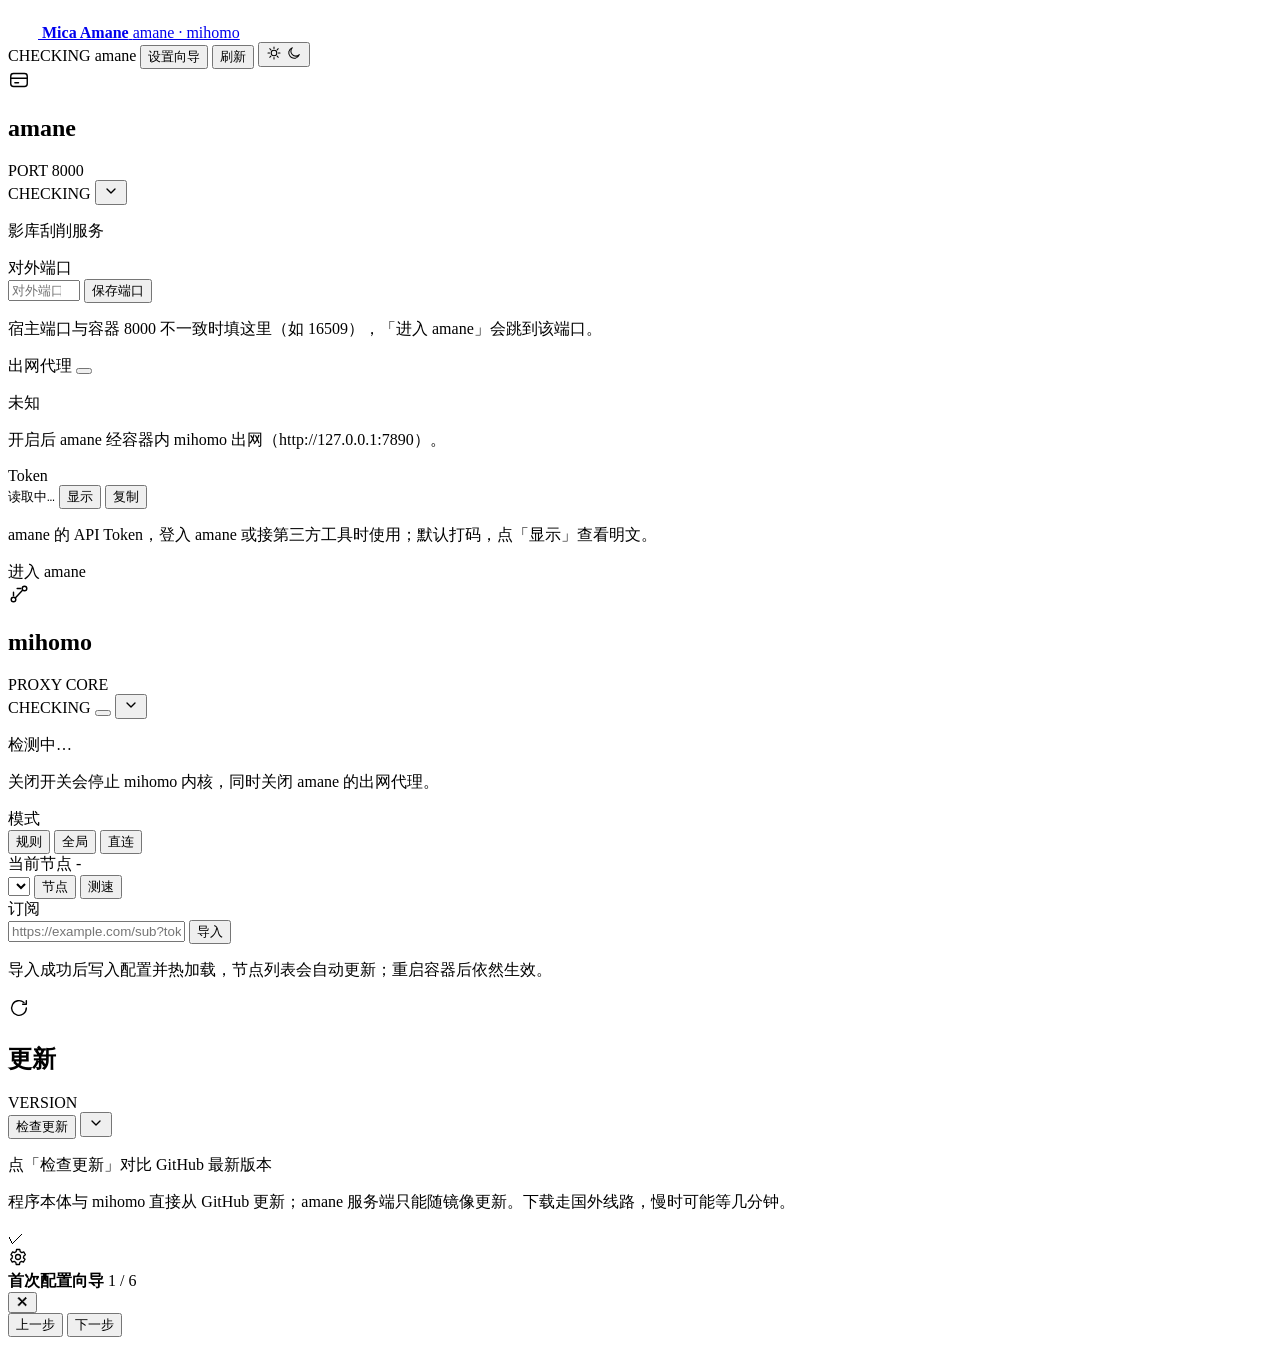
==== console/static/index.html @ 3bc5edf0 "feat: 配置页改用 Mica UI 设计语言 令牌化配色、雾面玻璃、胶囊顶栏、明暗双主题；开关/节点/向导/Toast 按组件规范重写，功能保持不变。" ====
<!DOCTYPE html>
<html lang="zh-CN">
<head>
  <meta charset="utf-8">
  <meta name="viewport" content="width=device-width, initial-scale=1">
  <title>Mica Amane</title>
  <link rel="stylesheet" href="/static/mica-ui.css">
  <link rel="stylesheet" href="/static/style.css">
  <script src="/static/theme.js"></script>
</head>
<body>
  <div class="mh-scene" aria-hidden="true">
    <div class="mh-blob mh-blob--1"></div>
    <div class="mh-blob mh-blob--2"></div>
    <div class="mh-blob mh-blob--3"></div>
  </div>

  <header class="mh-topbar mh-glass">
    <a class="mh-brand" href="/">
      <svg width="30" height="30" viewBox="0 0 30 30" fill="none" aria-hidden="true">
        <rect x="3" y="7" width="17" height="5" rx="2.5" style="fill: var(--mh-accent); opacity: .34"/>
        <rect x="6" y="13" width="17" height="5" rx="2.5" style="fill: var(--mh-accent); opacity: .62"/>
        <rect x="9" y="19" width="17" height="5" rx="2.5" style="fill: var(--mh-accent)"/>
      </svg>
      <span class="mh-brand__name">
        <b>Mica Amane</b>
        <span>amane · mihomo</span>
      </span>
    </a>
    <div class="mh-spacer"></div>
    <span class="mh-status" id="global-status"><i></i><span>CHECKING</span></span>
    <a id="link-amane-top" class="mh-btn mh-btn--soft topbar-extra" target="_blank" rel="noopener">amane</a>
    <button id="open-wizard" class="mh-btn mh-btn--soft topbar-extra" type="button">设置向导</button>
    <button id="refresh" class="mh-btn" type="button">刷新</button>
    <button class="mh-theme-toggle" data-theme-toggle type="button" aria-pressed="false" aria-label="切换主题">
      <svg class="i-sun" width="16" height="16" viewBox="0 0 24 24" fill="none" stroke="currentColor" stroke-width="1.55" stroke-linecap="round" aria-hidden="true">
        <circle cx="12" cy="12" r="4.2"/>
        <path d="M12 3v2.4M12 18.6V21M3 12h2.4M18.6 12H21M5.6 5.6l1.7 1.7M16.7 16.7l1.7 1.7M18.4 5.6l-1.7 1.7M7.3 16.7l-1.7 1.7"/>
      </svg>
      <svg class="i-moon" width="16" height="16" viewBox="0 0 24 24" fill="none" stroke="currentColor" stroke-width="1.55" stroke-linecap="round" stroke-linejoin="round" aria-hidden="true">
        <path d="M20 14.5A8.2 8.2 0 1 1 9.5 4a6.6 6.6 0 0 0 10.5 10.5Z"/>
      </svg>
    </button>
  </header>

  <main class="mh-container">
    <div class="service-grid">
      <section class="mh-card service-card" data-key="amane" style="--d:60ms">
        <div class="mh-card__head svc-head">
          <div class="mh-icon mh-tone-a">
            <svg width="22" height="22" viewBox="0 0 24 24" fill="none" stroke="currentColor" stroke-width="1.55" stroke-linecap="round" stroke-linejoin="round" aria-hidden="true">
              <rect x="3" y="5" width="18" height="14" rx="3"/>
              <path d="M3 10h18M7.5 15h4"/>
            </svg>
          </div>
          <div class="svc-title">
            <h2 class="mh-h3">amane</h2>
            <div class="mh-meta mh-mono">PORT <span id="port-amane">8000</span></div>
          </div>
          <span class="mh-status svc-state"><i></i><span id="state-amane">CHECKING</span></span>
          <button class="mh-icon-btn svc-toggle" type="button" aria-expanded="true"
                  aria-controls="body-amane" aria-label="展开或收起 amane">
            <svg width="16" height="16" viewBox="0 0 24 24" fill="none" stroke="currentColor" stroke-width="2" stroke-linecap="round" stroke-linejoin="round" aria-hidden="true">
              <path d="M6 9l6 6 6-6"/>
            </svg>
          </button>
        </div>

        <div class="svc-body" id="body-amane">
          <p class="svc-summary">影库刮削服务</p>

          <div class="svc-section">
            <div class="svc-label"><span class="mh-label">对外端口</span></div>
            <div class="row">
              <input id="amane-port-input" class="mh-input mh-input--boxed port-input" type="number"
                     min="1" max="65535" placeholder="对外端口" aria-label="amane 对外端口">
              <button id="amane-port-save" class="mh-btn mh-btn--soft" type="button">保存端口</button>
            </div>
            <p class="mh-meta">宿主端口与容器 8000 不一致时填这里（如 16509），「进入 amane」会跳到该端口。</p>
          </div>

          <div class="svc-section">
            <div class="svc-label">
              <span class="mh-label">出网代理</span>
              <button id="proxy-switch" class="mh-switch" role="switch"
                      aria-checked="false" aria-label="amane 出网代理"><span></span></button>
            </div>
            <p class="svc-value" id="proxy-value">未知</p>
            <p class="mh-meta">开启后 amane 经容器内 mihomo 出网（http://127.0.0.1:7890）。</p>
          </div>

          <div class="svc-section">
            <div class="svc-label"><span class="mh-label">Token</span></div>
            <div class="token-row">
              <code id="token-value" class="mh-code">读取中…</code>
              <button id="token-reveal" class="mh-btn mh-btn--soft" type="button">显示</button>
              <button id="token-copy" class="mh-btn mh-btn--soft" type="button">复制</button>
            </div>
            <p class="mh-meta">amane 的 API Token，登入 amane 或接第三方工具时使用；默认打码，点「显示」查看明文。</p>
          </div>

          <div class="svc-foot">
            <a id="link-amane" class="mh-btn mh-btn--soft" target="_blank" rel="noopener">进入 amane</a>
          </div>
        </div>
      </section>

      <section class="mh-card service-card" data-key="mihomo" style="--d:115ms">
        <div class="mh-card__head svc-head">
          <div class="mh-icon mh-tone-b">
            <svg width="22" height="22" viewBox="0 0 24 24" fill="none" stroke="currentColor" stroke-width="1.55" stroke-linecap="round" stroke-linejoin="round" aria-hidden="true">
              <circle cx="6" cy="18" r="2.5"/>
              <circle cx="18" cy="6" r="2.5"/>
              <path d="M8.2 16.2 15.8 8M10 6h4M6 10v4"/>
            </svg>
          </div>
          <div class="svc-title">
            <h2 class="mh-h3">mihomo</h2>
            <div class="mh-meta mh-mono">PROXY CORE</div>
          </div>
          <span class="mh-status svc-state"><i></i><span id="state-mihomo-badge">CHECKING</span></span>
          <button id="mihomo-switch" class="mh-switch svc-service-switch" role="switch"
                  aria-checked="false" aria-label="mihomo 服务开关"><span></span></button>
          <button class="mh-icon-btn svc-toggle" type="button" aria-expanded="true"
                  aria-controls="body-mihomo" aria-label="展开或收起 mihomo">
            <svg width="16" height="16" viewBox="0 0 24 24" fill="none" stroke="currentColor" stroke-width="2" stroke-linecap="round" stroke-linejoin="round" aria-hidden="true">
              <path d="M6 9l6 6 6-6"/>
            </svg>
          </button>
        </div>

        <div class="svc-body" id="body-mihomo">
          <p class="svc-summary" id="state-mihomo">检测中…</p>
          <p class="mh-meta">关闭开关会停止 mihomo 内核，同时关闭 amane 的出网代理。</p>

          <div class="svc-section">
            <div class="svc-label"><span class="mh-label">模式</span></div>
            <div class="segmented" id="mode-switch">
              <button class="mh-chip" type="button" data-mode="rule" aria-pressed="false">规则</button>
              <button class="mh-chip" type="button" data-mode="global" aria-pressed="false">全局</button>
              <button class="mh-chip" type="button" data-mode="direct" aria-pressed="false">直连</button>
            </div>
          </div>

          <div class="svc-section">
            <div class="svc-label">
              <span class="mh-label">当前节点</span>
              <span class="svc-value" id="node-now">-</span>
            </div>
            <div class="row">
              <select id="node-group" aria-label="代理组"></select>
              <button id="node-toggle" class="mh-btn mh-btn--soft" type="button">节点</button>
              <button id="node-test" class="mh-btn mh-btn--soft" type="button">测速</button>
            </div>
            <div id="node-list" class="node-list" hidden></div>
            <button id="blocked-toggle" class="blocked-toggle" type="button" hidden>已屏蔽 0</button>
            <div id="blocked-list" class="node-list" hidden></div>
          </div>

          <div class="svc-section">
            <div class="svc-label"><span class="mh-label">订阅</span></div>
            <form id="sub-form" class="sub-form">
              <input id="sub-url" class="mh-input mh-input--boxed" type="url"
                     placeholder="https://example.com/sub?token=..." required aria-label="订阅地址">
              <button class="mh-btn mh-btn--accent" type="submit">导入</button>
            </form>
            <p class="mh-meta">导入成功后写入配置并热加载，节点列表会自动更新；重启容器后依然生效。</p>
          </div>
        </div>
      </section>

      <section class="mh-card service-card" id="updates-card" data-key="updates" style="--d:170ms">
        <div class="mh-card__head svc-head">
          <div class="mh-icon mh-tone-d">
            <svg width="22" height="22" viewBox="0 0 24 24" fill="none" stroke="currentColor" stroke-width="1.55" stroke-linecap="round" stroke-linejoin="round" aria-hidden="true">
              <path d="M20 12a8 8 0 1 1-2.6-5.9"/>
              <path d="M20 4v4h-4"/>
            </svg>
          </div>
          <div class="svc-title">
            <h2 class="mh-h3">更新</h2>
            <div class="mh-meta mh-mono">VERSION</div>
          </div>
          <button id="updates-check" class="mh-btn mh-btn--soft svc-state" type="button">检查更新</button>
          <button class="mh-icon-btn svc-toggle" type="button" aria-expanded="true"
                  aria-controls="body-updates" aria-label="展开或收起更新">
            <svg width="16" height="16" viewBox="0 0 24 24" fill="none" stroke="currentColor" stroke-width="2" stroke-linecap="round" stroke-linejoin="round" aria-hidden="true">
              <path d="M6 9l6 6 6-6"/>
            </svg>
          </button>
        </div>

        <div class="svc-body" id="body-updates">
          <div id="update-list"><p class="svc-summary">点「检查更新」对比 GitHub 最新版本</p></div>
          <p class="mh-meta">程序本体与 mihomo 直接从 GitHub 更新；amane 服务端只能随镜像更新。下载走国外线路，慢时可能等几分钟。</p>
        </div>
      </section>
    </div>
  </main>

  <div class="mh-toast" id="mh-toast" role="status" aria-live="polite">
    <span class="mh-toast__icon" id="mh-toast-icon">✓</span>
    <span id="mh-toast-text"></span>
  </div>

  <div class="mh-modal" id="wizard" aria-hidden="true">
    <div class="mh-modal__scrim"></div>
    <section class="mh-modal__panel" role="dialog" aria-modal="true" aria-labelledby="wizard-title">
      <header class="mh-modal__head">
        <div class="mh-icon mh-tone-a">
          <svg width="20" height="20" viewBox="0 0 24 24" fill="none" stroke="currentColor" stroke-width="1.55" stroke-linecap="round" stroke-linejoin="round" aria-hidden="true">
            <circle cx="12" cy="12" r="3"/>
            <path d="M19 12a7 7 0 0 0-.1-1.2l2-1.5-2-3.4-2.3.9a7 7 0 0 0-2-1.2L14.2 3h-4l-.4 2.6a7 7 0 0 0-2 1.2l-2.3-.9-2 3.4 2 1.5A7 7 0 0 0 5 12c0 .4 0 .8.1 1.2l-2 1.5 2 3.4 2.3-.9a7 7 0 0 0 2 1.2l.4 2.6h4l.4-2.6a7 7 0 0 0 2-1.2l2.3.9 2-3.4-2-1.5c.1-.4.1-.8.1-1.2Z"/>
          </svg>
        </div>
        <div class="mh-modal__title">
          <b id="wizard-title">首次配置向导</b>
          <span id="wizard-step">1 / 6</span>
        </div>
        <button class="mh-modal__close" id="wizard-close" type="button" aria-label="关闭">✕</button>
      </header>
      <div class="mh-modal__body" id="wizard-body"></div>
      <footer class="wizard-foot">
        <button id="wizard-prev" class="mh-btn mh-btn--soft" type="button">上一步</button>
        <button id="wizard-next" class="mh-btn mh-btn--accent" type="button">下一步</button>
      </footer>
    </section>
  </div>

  <script src="/static/onboarding.js"></script>
  <script src="/static/app.js"></script>
</body>
</html>
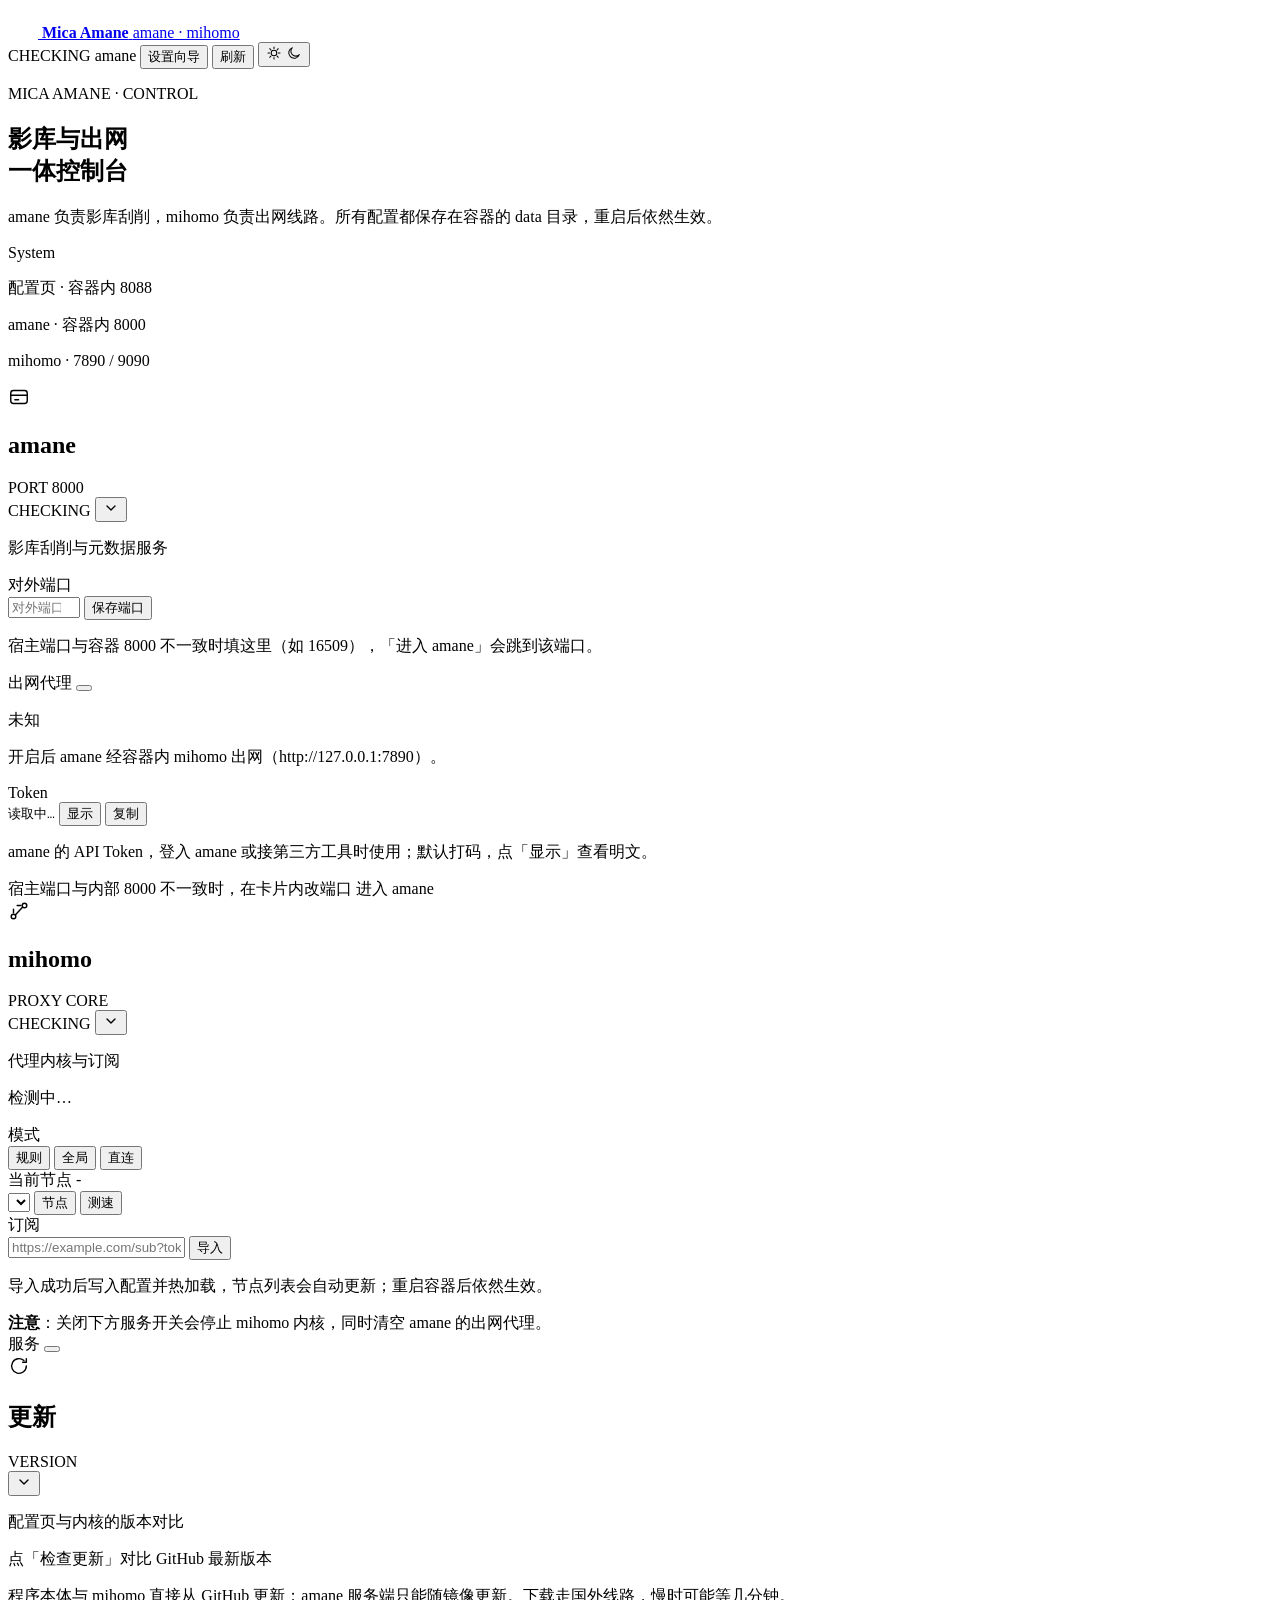
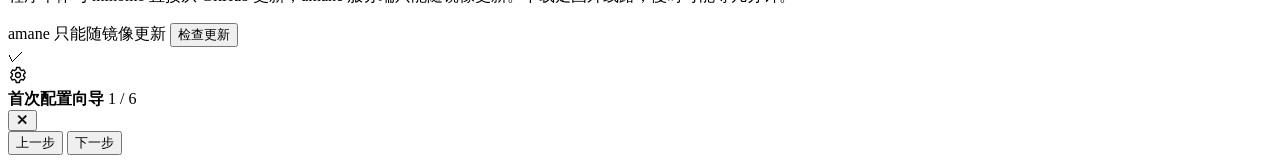
==== commit 2aa87931: "style(console): 按 Mica UI 规范重写配置页布局" ====
--- a/console/static/index.html
+++ b/console/static/index.html
@@ -44,7 +44,21 @@
   </header>
 
   <main class="mh-container">
-    <div class="service-grid">
+    <section class="hero">
+      <div class="hero__copy">
+        <p class="mh-eyebrow">MICA AMANE · CONTROL</p>
+        <h1 class="mh-display">影库与出网<br>一体控制台</h1>
+        <p class="mh-lede">amane 负责影库刮削，mihomo 负责出网线路。所有配置都保存在容器的 data 目录，重启后依然生效。</p>
+      </div>
+      <aside class="mh-glass mh-panel hero__panel">
+        <div class="mh-label">System</div>
+        <p class="mh-meta">配置页 · 容器内 <span class="mh-mono">8088</span></p>
+        <p class="mh-meta">amane · 容器内 <span class="mh-mono">8000</span></p>
+        <p class="mh-meta">mihomo · <span class="mh-mono">7890 / 9090</span></p>
+      </aside>
+    </section>
+
+    <div class="mh-grid">
       <section class="mh-card service-card" data-key="amane" style="--d:60ms">
         <div class="mh-card__head svc-head">
           <div class="mh-icon mh-tone-a">
@@ -65,10 +79,9 @@
             </svg>
           </button>
         </div>
+        <p class="mh-card__desc">影库刮削与元数据服务</p>
 
         <div class="svc-body" id="body-amane">
-          <p class="svc-summary">影库刮削服务</p>
-
           <div class="svc-section">
             <div class="svc-label"><span class="mh-label">对外端口</span></div>
             <div class="row">
@@ -98,10 +111,11 @@
             </div>
             <p class="mh-meta">amane 的 API Token，登入 amane 或接第三方工具时使用；默认打码，点「显示」查看明文。</p>
           </div>
-
-          <div class="svc-foot">
-            <a id="link-amane" class="mh-btn mh-btn--soft" target="_blank" rel="noopener">进入 amane</a>
-          </div>
+        </div>
+
+        <div class="mh-card__foot">
+          <span class="mh-meta">宿主端口与内部 8000 不一致时，在卡片内改端口</span>
+          <a id="link-amane" class="mh-btn" target="_blank" rel="noopener">进入 amane</a>
         </div>
       </section>
 
@@ -119,8 +133,6 @@
             <div class="mh-meta mh-mono">PROXY CORE</div>
           </div>
           <span class="mh-status svc-state"><i></i><span id="state-mihomo-badge">CHECKING</span></span>
-          <button id="mihomo-switch" class="mh-switch svc-service-switch" role="switch"
-                  aria-checked="false" aria-label="mihomo 服务开关"><span></span></button>
           <button class="mh-icon-btn svc-toggle" type="button" aria-expanded="true"
                   aria-controls="body-mihomo" aria-label="展开或收起 mihomo">
             <svg width="16" height="16" viewBox="0 0 24 24" fill="none" stroke="currentColor" stroke-width="2" stroke-linecap="round" stroke-linejoin="round" aria-hidden="true">
@@ -128,14 +140,14 @@
             </svg>
           </button>
         </div>
+        <p class="mh-card__desc">代理内核与订阅</p>
 
         <div class="svc-body" id="body-mihomo">
-          <p class="svc-summary" id="state-mihomo">检测中…</p>
-          <p class="mh-meta">关闭开关会停止 mihomo 内核，同时关闭 amane 的出网代理。</p>
+          <p class="mh-meta" id="state-mihomo">检测中…</p>
 
           <div class="svc-section">
             <div class="svc-label"><span class="mh-label">模式</span></div>
-            <div class="segmented" id="mode-switch">
+            <div class="mh-stack segmented" id="mode-switch" style="--mh-gap:7px;grid-auto-flow:column">
               <button class="mh-chip" type="button" data-mode="rule" aria-pressed="false">规则</button>
               <button class="mh-chip" type="button" data-mode="global" aria-pressed="false">全局</button>
               <button class="mh-chip" type="button" data-mode="direct" aria-pressed="false">直连</button>
@@ -165,7 +177,14 @@
               <button class="mh-btn mh-btn--accent" type="submit">导入</button>
             </form>
             <p class="mh-meta">导入成功后写入配置并热加载，节点列表会自动更新；重启容器后依然生效。</p>
-          </div>
+            <div class="mh-note"><b>注意</b>：关闭下方服务开关会停止 mihomo 内核，同时清空 amane 的出网代理。</div>
+          </div>
+        </div>
+
+        <div class="mh-card__foot">
+          <span class="mh-label">服务</span>
+          <button id="mihomo-switch" class="mh-switch" role="switch"
+                  aria-checked="false" aria-label="mihomo 服务开关"><span></span></button>
         </div>
       </section>
 
@@ -181,7 +200,6 @@
             <h2 class="mh-h3">更新</h2>
             <div class="mh-meta mh-mono">VERSION</div>
           </div>
-          <button id="updates-check" class="mh-btn mh-btn--soft svc-state" type="button">检查更新</button>
           <button class="mh-icon-btn svc-toggle" type="button" aria-expanded="true"
                   aria-controls="body-updates" aria-label="展开或收起更新">
             <svg width="16" height="16" viewBox="0 0 24 24" fill="none" stroke="currentColor" stroke-width="2" stroke-linecap="round" stroke-linejoin="round" aria-hidden="true">
@@ -189,10 +207,16 @@
             </svg>
           </button>
         </div>
+        <p class="mh-card__desc">配置页与内核的版本对比</p>
 
         <div class="svc-body" id="body-updates">
-          <div id="update-list"><p class="svc-summary">点「检查更新」对比 GitHub 最新版本</p></div>
+          <div id="update-list"><p class="mh-meta">点「检查更新」对比 GitHub 最新版本</p></div>
           <p class="mh-meta">程序本体与 mihomo 直接从 GitHub 更新；amane 服务端只能随镜像更新。下载走国外线路，慢时可能等几分钟。</p>
+        </div>
+
+        <div class="mh-card__foot">
+          <span class="mh-meta">amane 只能随镜像更新</span>
+          <button id="updates-check" class="mh-btn" type="button">检查更新</button>
         </div>
       </section>
     </div>
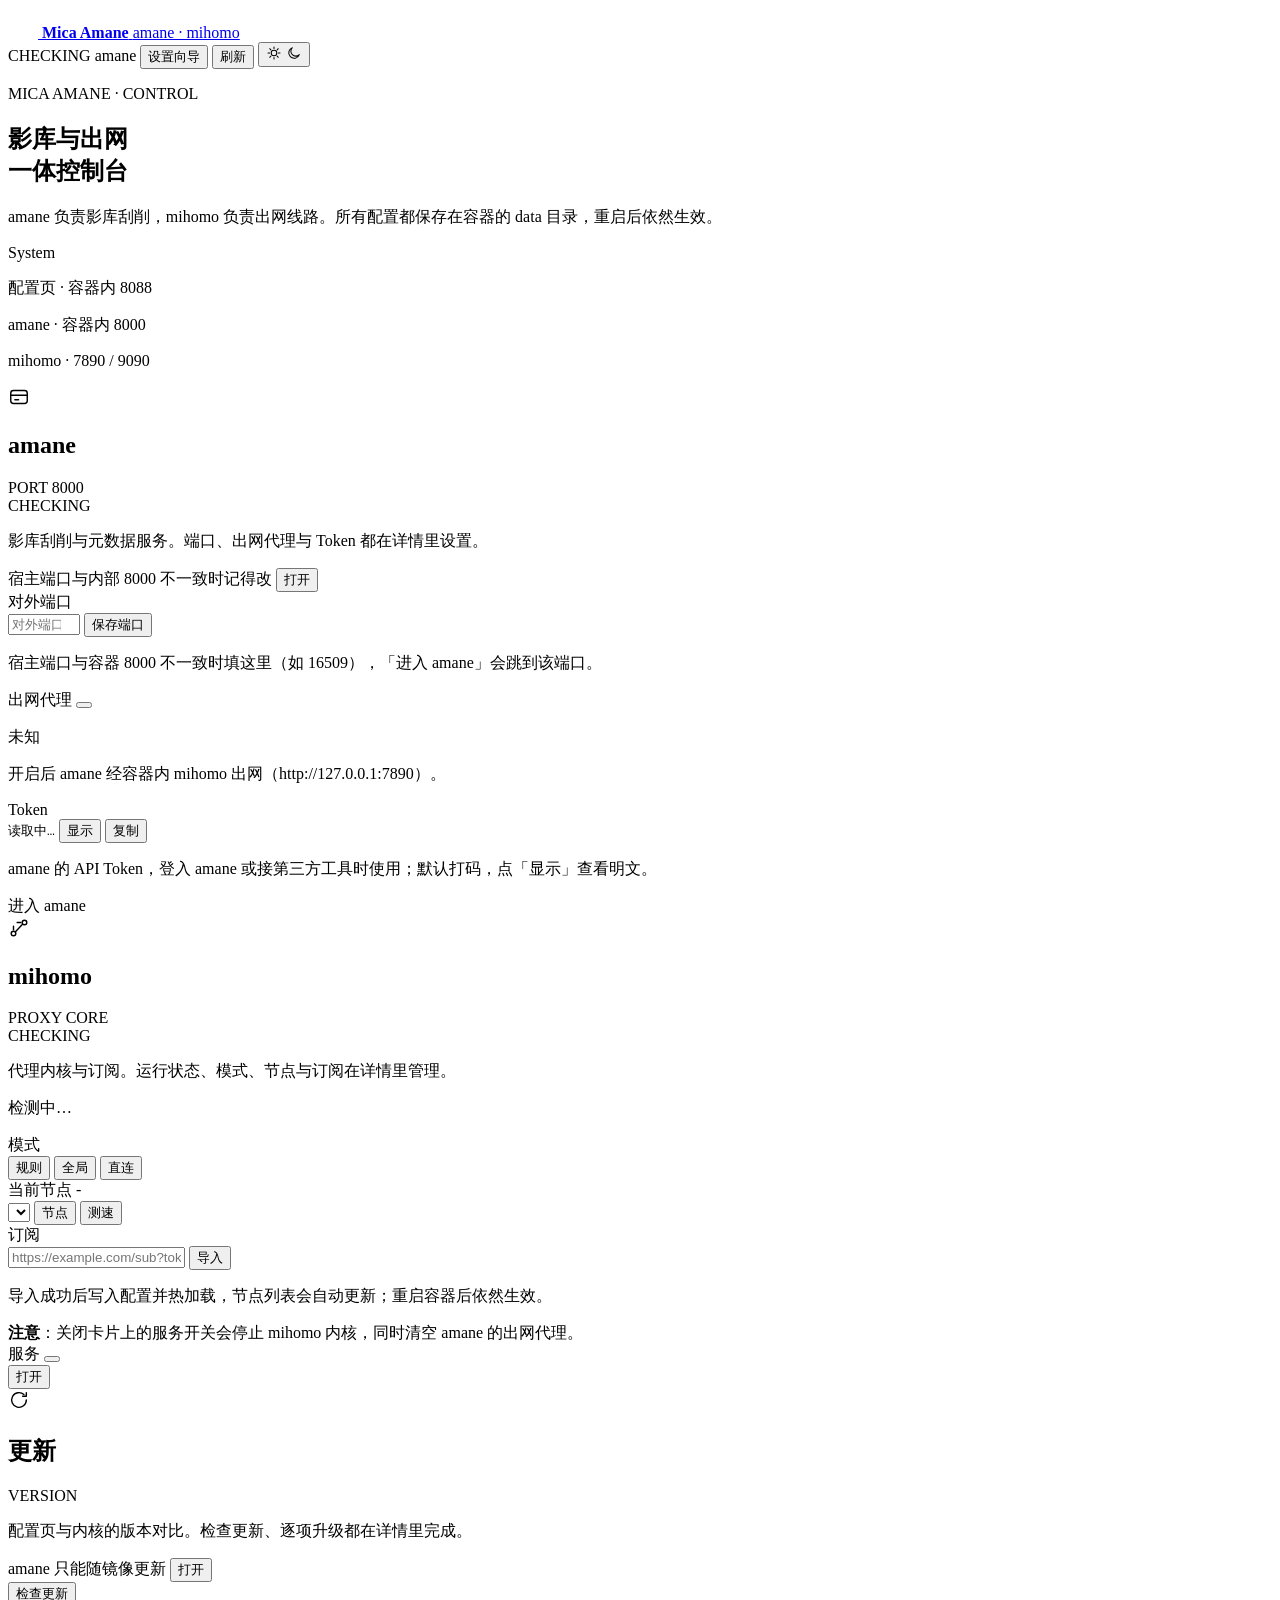
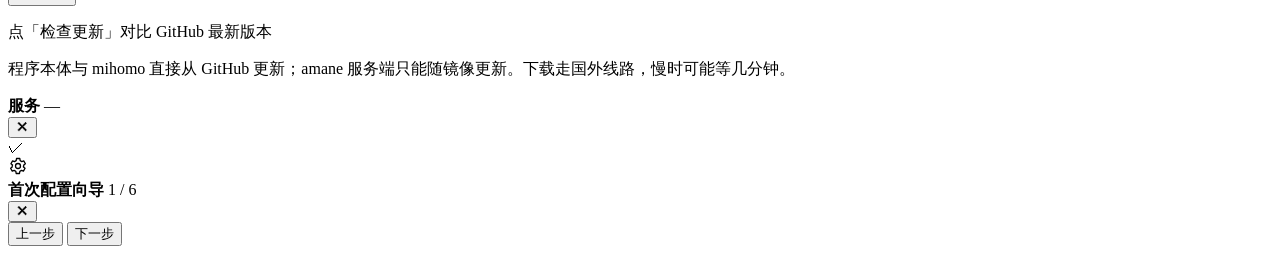
==== commit 4760fba8: "feat(console): 卡片改为点击展开的舞台面板" ====
--- a/console/static/index.html
+++ b/console/static/index.html
@@ -59,7 +59,7 @@
     </section>
 
     <div class="mh-grid">
-      <section class="mh-card service-card" data-key="amane" style="--d:60ms">
+      <section class="mh-card service-card" data-key="amane" tabindex="0" aria-haspopup="dialog" style="--d:60ms">
         <div class="mh-card__head svc-head">
           <div class="mh-icon mh-tone-a">
             <svg width="22" height="22" viewBox="0 0 24 24" fill="none" stroke="currentColor" stroke-width="1.55" stroke-linecap="round" stroke-linejoin="round" aria-hidden="true">
@@ -72,14 +72,13 @@
             <div class="mh-meta mh-mono">PORT <span id="port-amane">8000</span></div>
           </div>
           <span class="mh-status svc-state"><i></i><span id="state-amane">CHECKING</span></span>
-          <button class="mh-icon-btn svc-toggle" type="button" aria-expanded="true"
-                  aria-controls="body-amane" aria-label="展开或收起 amane">
-            <svg width="16" height="16" viewBox="0 0 24 24" fill="none" stroke="currentColor" stroke-width="2" stroke-linecap="round" stroke-linejoin="round" aria-hidden="true">
-              <path d="M6 9l6 6 6-6"/>
-            </svg>
-          </button>
-        </div>
-        <p class="mh-card__desc">影库刮削与元数据服务</p>
+        </div>
+        <p class="mh-card__desc">影库刮削与元数据服务。端口、出网代理与 Token 都在详情里设置。</p>
+
+        <div class="mh-card__foot">
+          <span class="mh-meta">宿主端口与内部 8000 不一致时记得改</span>
+          <button class="mh-btn" type="button" data-open>打开</button>
+        </div>
 
         <div class="svc-body" id="body-amane">
           <div class="svc-section">
@@ -111,15 +110,13 @@
             </div>
             <p class="mh-meta">amane 的 API Token，登入 amane 或接第三方工具时使用；默认打码，点「显示」查看明文。</p>
           </div>
-        </div>
-
-        <div class="mh-card__foot">
-          <span class="mh-meta">宿主端口与内部 8000 不一致时，在卡片内改端口</span>
-          <a id="link-amane" class="mh-btn" target="_blank" rel="noopener">进入 amane</a>
+          <div class="svc-actions">
+            <a id="link-amane" class="mh-btn" target="_blank" rel="noopener">进入 amane</a>
+          </div>
         </div>
       </section>
 
-      <section class="mh-card service-card" data-key="mihomo" style="--d:115ms">
+      <section class="mh-card service-card" data-key="mihomo" tabindex="0" aria-haspopup="dialog" style="--d:115ms">
         <div class="mh-card__head svc-head">
           <div class="mh-icon mh-tone-b">
             <svg width="22" height="22" viewBox="0 0 24 24" fill="none" stroke="currentColor" stroke-width="1.55" stroke-linecap="round" stroke-linejoin="round" aria-hidden="true">
@@ -133,14 +130,8 @@
             <div class="mh-meta mh-mono">PROXY CORE</div>
           </div>
           <span class="mh-status svc-state"><i></i><span id="state-mihomo-badge">CHECKING</span></span>
-          <button class="mh-icon-btn svc-toggle" type="button" aria-expanded="true"
-                  aria-controls="body-mihomo" aria-label="展开或收起 mihomo">
-            <svg width="16" height="16" viewBox="0 0 24 24" fill="none" stroke="currentColor" stroke-width="2" stroke-linecap="round" stroke-linejoin="round" aria-hidden="true">
-              <path d="M6 9l6 6 6-6"/>
-            </svg>
-          </button>
-        </div>
-        <p class="mh-card__desc">代理内核与订阅</p>
+        </div>
+        <p class="mh-card__desc">代理内核与订阅。运行状态、模式、节点与订阅在详情里管理。</p>
 
         <div class="svc-body" id="body-mihomo">
           <p class="mh-meta" id="state-mihomo">检测中…</p>
@@ -177,18 +168,21 @@
               <button class="mh-btn mh-btn--accent" type="submit">导入</button>
             </form>
             <p class="mh-meta">导入成功后写入配置并热加载，节点列表会自动更新；重启容器后依然生效。</p>
-            <div class="mh-note"><b>注意</b>：关闭下方服务开关会停止 mihomo 内核，同时清空 amane 的出网代理。</div>
+            <div class="mh-note"><b>注意</b>：关闭卡片上的服务开关会停止 mihomo 内核，同时清空 amane 的出网代理。</div>
           </div>
         </div>
 
         <div class="mh-card__foot">
-          <span class="mh-label">服务</span>
-          <button id="mihomo-switch" class="mh-switch" role="switch"
-                  aria-checked="false" aria-label="mihomo 服务开关"><span></span></button>
+          <div class="foot-left">
+            <span class="mh-label">服务</span>
+            <button id="mihomo-switch" class="mh-switch" role="switch"
+                    aria-checked="false" aria-label="mihomo 服务开关"><span></span></button>
+          </div>
+          <button class="mh-btn" type="button" data-open>打开</button>
         </div>
       </section>
 
-      <section class="mh-card service-card" id="updates-card" data-key="updates" style="--d:170ms">
+      <section class="mh-card service-card" id="updates-card" data-key="updates" tabindex="0" aria-haspopup="dialog" style="--d:170ms">
         <div class="mh-card__head svc-head">
           <div class="mh-icon mh-tone-d">
             <svg width="22" height="22" viewBox="0 0 24 24" fill="none" stroke="currentColor" stroke-width="1.55" stroke-linecap="round" stroke-linejoin="round" aria-hidden="true">
@@ -200,27 +194,38 @@
             <h2 class="mh-h3">更新</h2>
             <div class="mh-meta mh-mono">VERSION</div>
           </div>
-          <button class="mh-icon-btn svc-toggle" type="button" aria-expanded="true"
-                  aria-controls="body-updates" aria-label="展开或收起更新">
-            <svg width="16" height="16" viewBox="0 0 24 24" fill="none" stroke="currentColor" stroke-width="2" stroke-linecap="round" stroke-linejoin="round" aria-hidden="true">
-              <path d="M6 9l6 6 6-6"/>
-            </svg>
-          </button>
-        </div>
-        <p class="mh-card__desc">配置页与内核的版本对比</p>
+        </div>
+        <p class="mh-card__desc">配置页与内核的版本对比。检查更新、逐项升级都在详情里完成。</p>
+
+        <div class="mh-card__foot">
+          <span class="mh-meta">amane 只能随镜像更新</span>
+          <button class="mh-btn" type="button" data-open>打开</button>
+        </div>
 
         <div class="svc-body" id="body-updates">
+          <div class="svc-actions">
+            <button id="updates-check" class="mh-btn mh-btn--accent" type="button">检查更新</button>
+          </div>
           <div id="update-list"><p class="mh-meta">点「检查更新」对比 GitHub 最新版本</p></div>
           <p class="mh-meta">程序本体与 mihomo 直接从 GitHub 更新；amane 服务端只能随镜像更新。下载走国外线路，慢时可能等几分钟。</p>
-        </div>
-
-        <div class="mh-card__foot">
-          <span class="mh-meta">amane 只能随镜像更新</span>
-          <button id="updates-check" class="mh-btn" type="button">检查更新</button>
         </div>
       </section>
     </div>
   </main>
+
+  <div class="stage-wrap" id="stage-wrap" aria-hidden="true">
+    <section class="stage" role="dialog" aria-modal="true" aria-labelledby="stage-name">
+      <header class="stage-head">
+        <div class="mh-icon mh-tone-a stage-icon" id="stage-icon"></div>
+        <div class="stage-title">
+          <b id="stage-name">服务</b>
+          <span id="stage-meta">—</span>
+        </div>
+        <button class="stage-close" id="stage-close" type="button" aria-label="关闭">✕</button>
+      </header>
+      <div class="stage-body" id="stage-body"></div>
+    </section>
+  </div>
 
   <div class="mh-toast" id="mh-toast" role="status" aria-live="polite">
     <span class="mh-toast__icon" id="mh-toast-icon">✓</span>
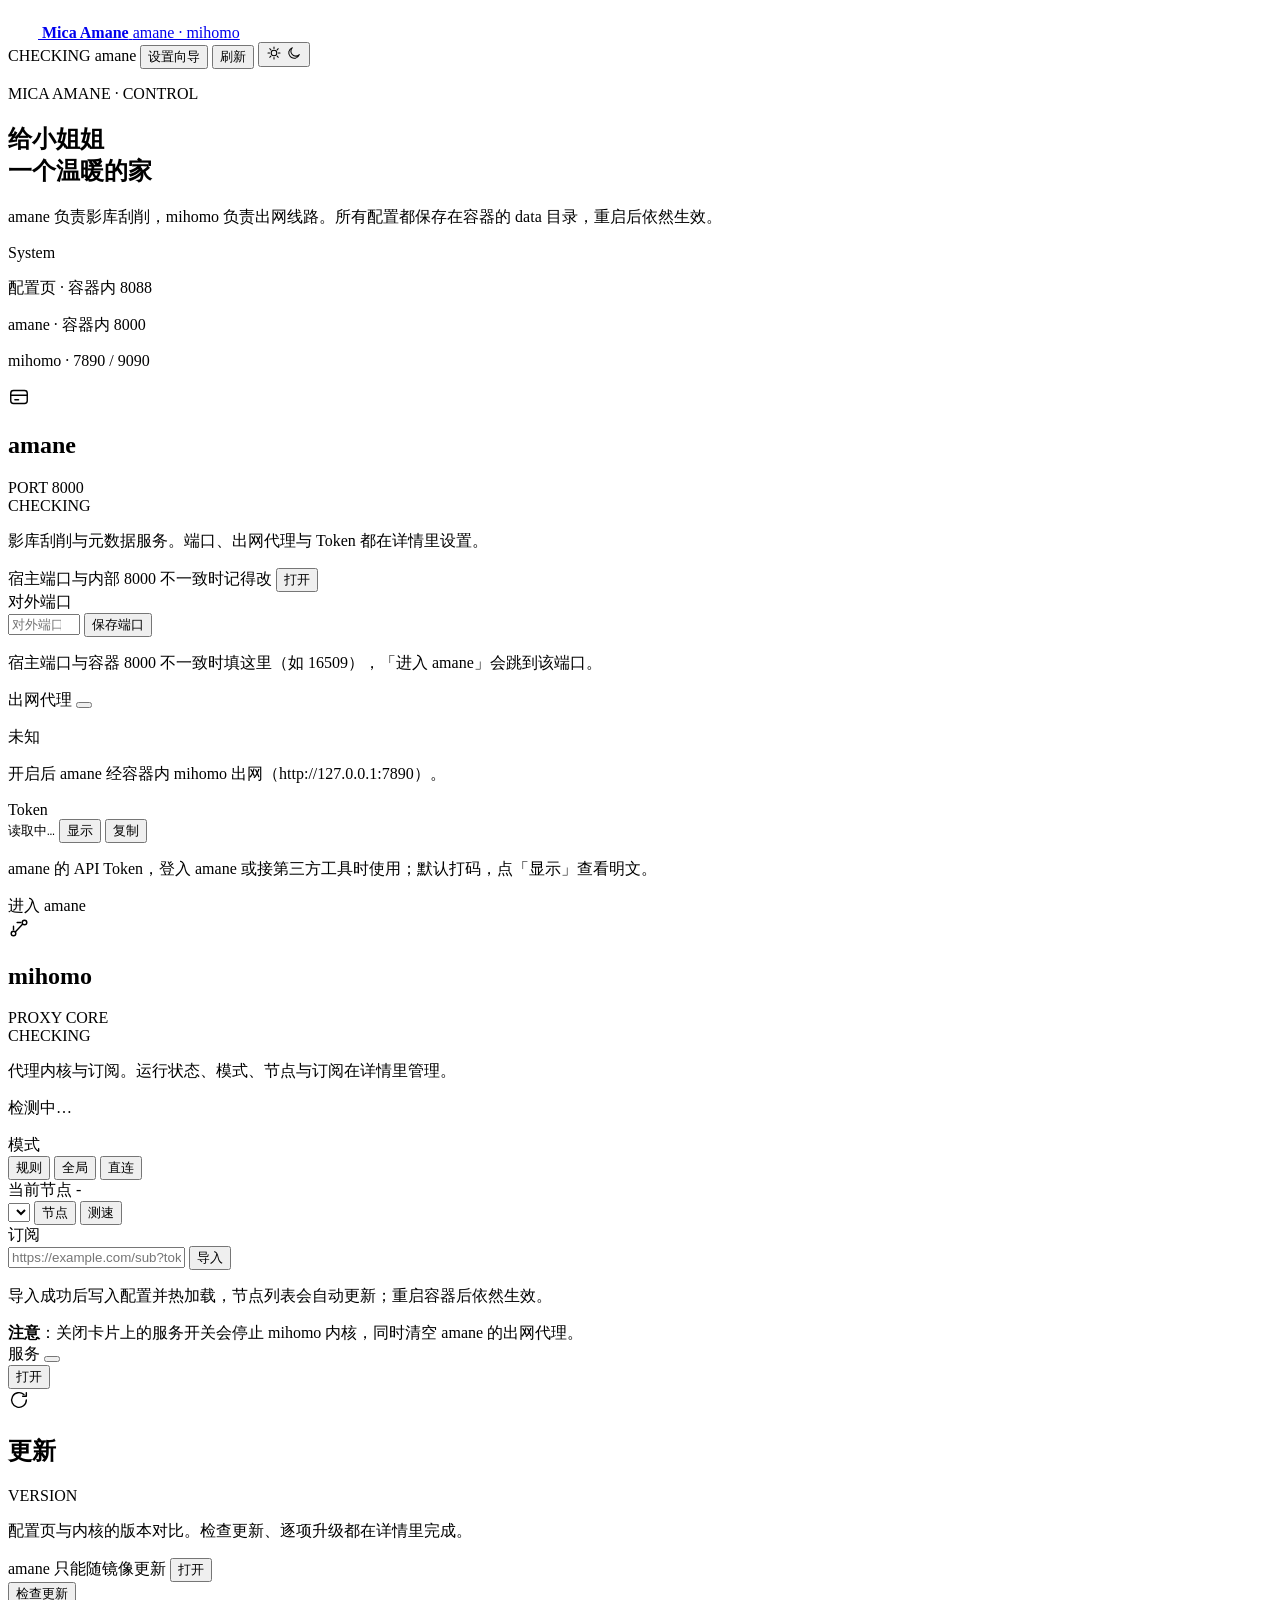
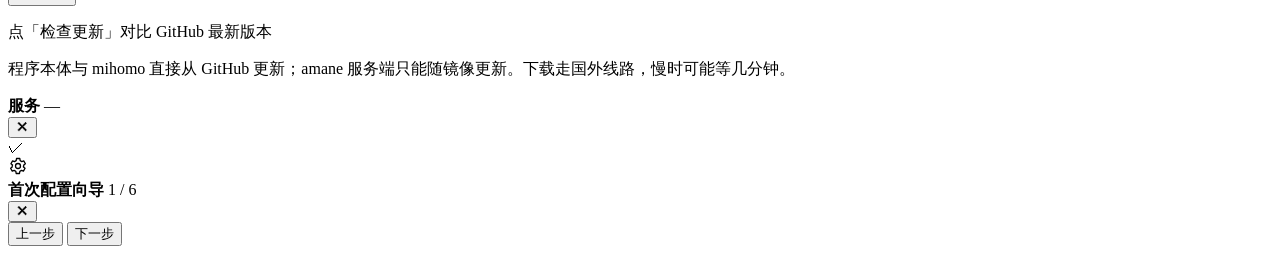
==== commit 4f368af8: "copy(console): Hero 主标题改为「给小姐姐 一个温暖的家」" ====
--- a/console/static/index.html
+++ b/console/static/index.html
@@ -47,7 +47,7 @@
     <section class="hero">
       <div class="hero__copy">
         <p class="mh-eyebrow">MICA AMANE · CONTROL</p>
-        <h1 class="mh-display">影库与出网<br>一体控制台</h1>
+        <h1 class="mh-display">给小姐姐<br>一个温暖的家</h1>
         <p class="mh-lede">amane 负责影库刮削，mihomo 负责出网线路。所有配置都保存在容器的 data 目录，重启后依然生效。</p>
       </div>
       <aside class="mh-glass mh-panel hero__panel">
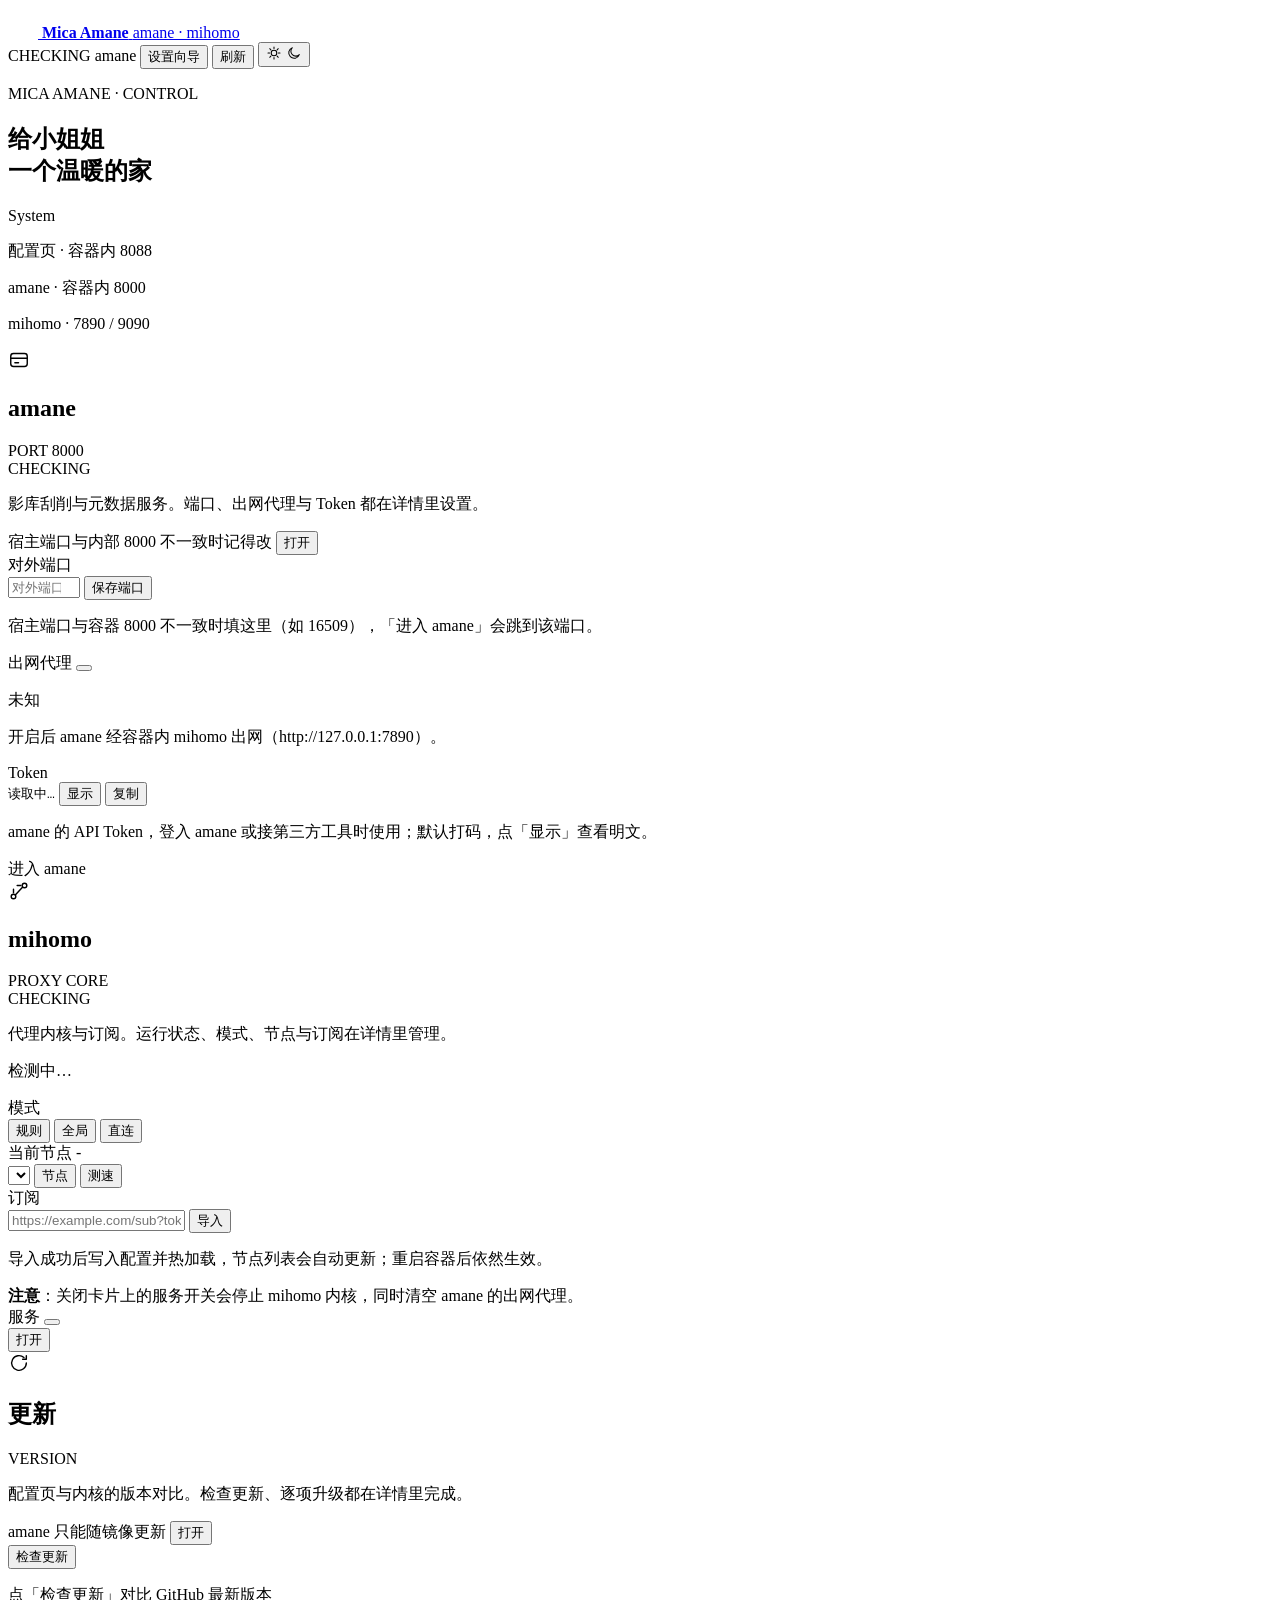
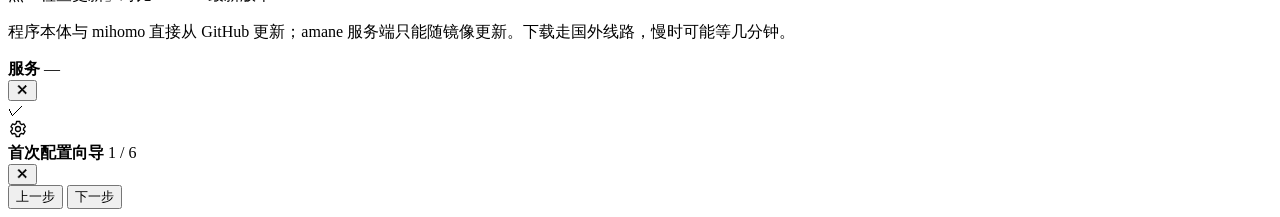
==== commit 9eb22264: "copy(console): 去掉 Hero 副文案" ====
--- a/console/static/index.html
+++ b/console/static/index.html
@@ -48,7 +48,6 @@
       <div class="hero__copy">
         <p class="mh-eyebrow">MICA AMANE · CONTROL</p>
         <h1 class="mh-display">给小姐姐<br>一个温暖的家</h1>
-        <p class="mh-lede">amane 负责影库刮削，mihomo 负责出网线路。所有配置都保存在容器的 data 目录，重启后依然生效。</p>
       </div>
       <aside class="mh-glass mh-panel hero__panel">
         <div class="mh-label">System</div>
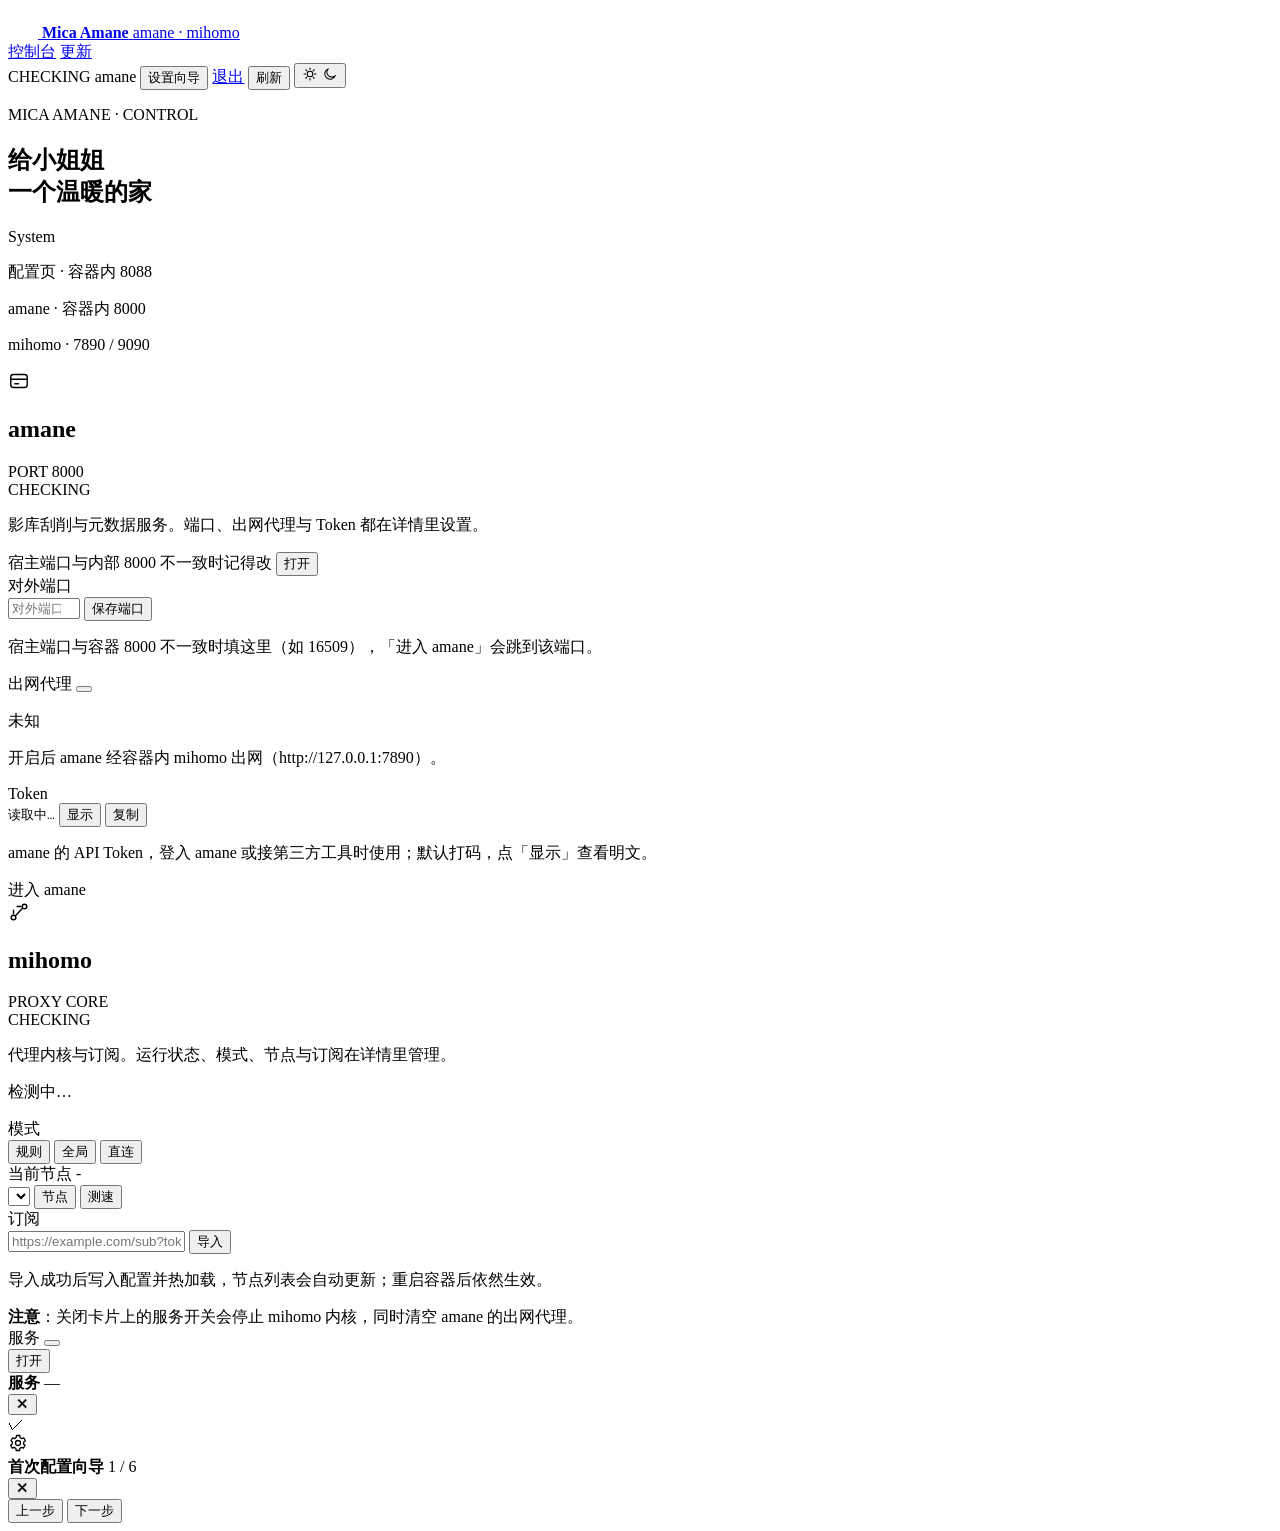
==== commit 8dd37083: "feat(console): 新增登录页与独立更新页" ====
--- a/console/static/index.html
+++ b/console/static/index.html
@@ -27,10 +27,15 @@
         <span>amane · mihomo</span>
       </span>
     </a>
+    <nav class="mh-nav">
+      <a href="/" aria-current="page">控制台</a>
+      <a href="/updates">更新</a>
+    </nav>
     <div class="mh-spacer"></div>
     <span class="mh-status" id="global-status"><i></i><span>CHECKING</span></span>
     <a id="link-amane-top" class="mh-btn mh-btn--soft topbar-extra" target="_blank" rel="noopener">amane</a>
     <button id="open-wizard" class="mh-btn mh-btn--soft topbar-extra" type="button">设置向导</button>
+    <a href="/logout" class="mh-btn mh-btn--soft topbar-extra">退出</a>
     <button id="refresh" class="mh-btn" type="button">刷新</button>
     <button class="mh-theme-toggle" data-theme-toggle type="button" aria-pressed="false" aria-label="切换主题">
       <svg class="i-sun" width="16" height="16" viewBox="0 0 24 24" fill="none" stroke="currentColor" stroke-width="1.55" stroke-linecap="round" aria-hidden="true">
@@ -180,35 +185,6 @@
           <button class="mh-btn" type="button" data-open>打开</button>
         </div>
       </section>
-
-      <section class="mh-card service-card" id="updates-card" data-key="updates" tabindex="0" aria-haspopup="dialog" style="--d:170ms">
-        <div class="mh-card__head svc-head">
-          <div class="mh-icon mh-tone-d">
-            <svg width="22" height="22" viewBox="0 0 24 24" fill="none" stroke="currentColor" stroke-width="1.55" stroke-linecap="round" stroke-linejoin="round" aria-hidden="true">
-              <path d="M20 12a8 8 0 1 1-2.6-5.9"/>
-              <path d="M20 4v4h-4"/>
-            </svg>
-          </div>
-          <div class="svc-title">
-            <h2 class="mh-h3">更新</h2>
-            <div class="mh-meta mh-mono">VERSION</div>
-          </div>
-        </div>
-        <p class="mh-card__desc">配置页与内核的版本对比。检查更新、逐项升级都在详情里完成。</p>
-
-        <div class="mh-card__foot">
-          <span class="mh-meta">amane 只能随镜像更新</span>
-          <button class="mh-btn" type="button" data-open>打开</button>
-        </div>
-
-        <div class="svc-body" id="body-updates">
-          <div class="svc-actions">
-            <button id="updates-check" class="mh-btn mh-btn--accent" type="button">检查更新</button>
-          </div>
-          <div id="update-list"><p class="mh-meta">点「检查更新」对比 GitHub 最新版本</p></div>
-          <p class="mh-meta">程序本体与 mihomo 直接从 GitHub 更新；amane 服务端只能随镜像更新。下载走国外线路，慢时可能等几分钟。</p>
-        </div>
-      </section>
     </div>
   </main>
 
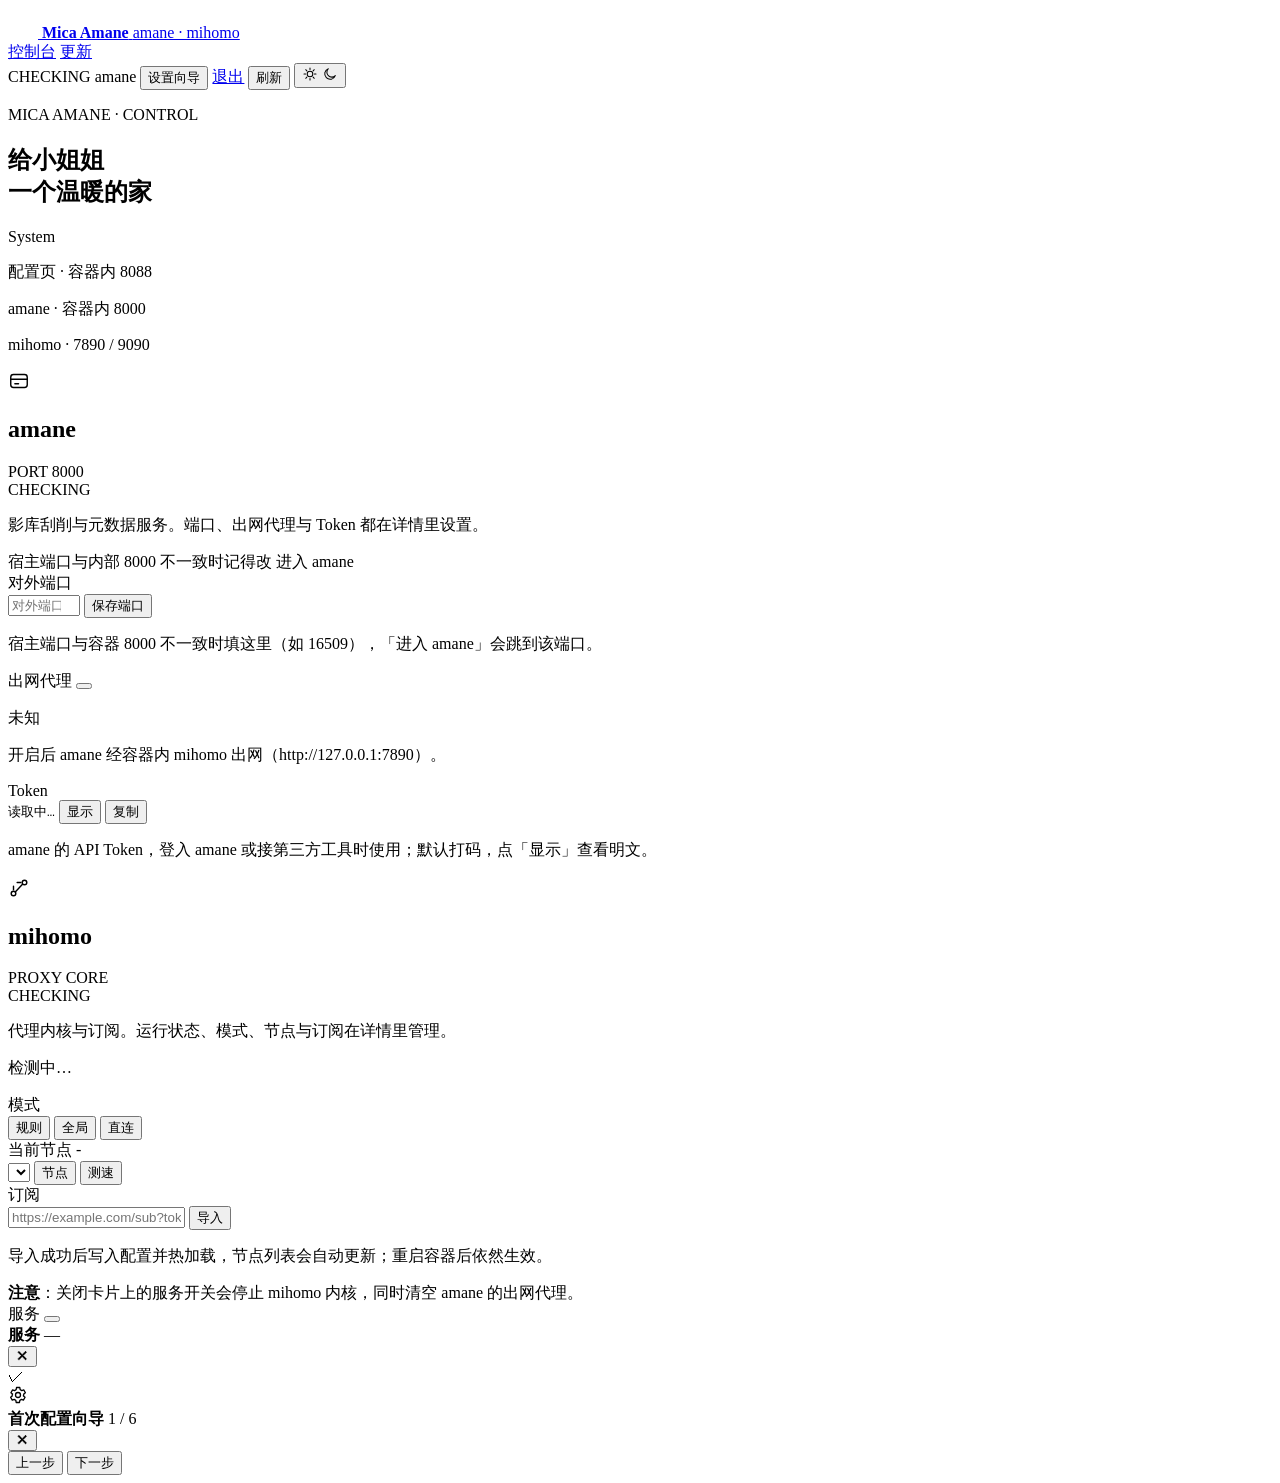
==== commit 3ec57634: "style(console): 卡片去掉打开按钮，amane 卡片只留进入按钮" ====
--- a/console/static/index.html
+++ b/console/static/index.html
@@ -81,7 +81,7 @@
 
         <div class="mh-card__foot">
           <span class="mh-meta">宿主端口与内部 8000 不一致时记得改</span>
-          <button class="mh-btn" type="button" data-open>打开</button>
+          <a id="link-amane" class="mh-btn" target="_blank" rel="noopener">进入 amane</a>
         </div>
 
         <div class="svc-body" id="body-amane">
@@ -113,9 +113,6 @@
               <button id="token-copy" class="mh-btn mh-btn--soft" type="button">复制</button>
             </div>
             <p class="mh-meta">amane 的 API Token，登入 amane 或接第三方工具时使用；默认打码，点「显示」查看明文。</p>
-          </div>
-          <div class="svc-actions">
-            <a id="link-amane" class="mh-btn" target="_blank" rel="noopener">进入 amane</a>
           </div>
         </div>
       </section>
@@ -182,7 +179,6 @@
             <button id="mihomo-switch" class="mh-switch" role="switch"
                     aria-checked="false" aria-label="mihomo 服务开关"><span></span></button>
           </div>
-          <button class="mh-btn" type="button" data-open>打开</button>
         </div>
       </section>
     </div>
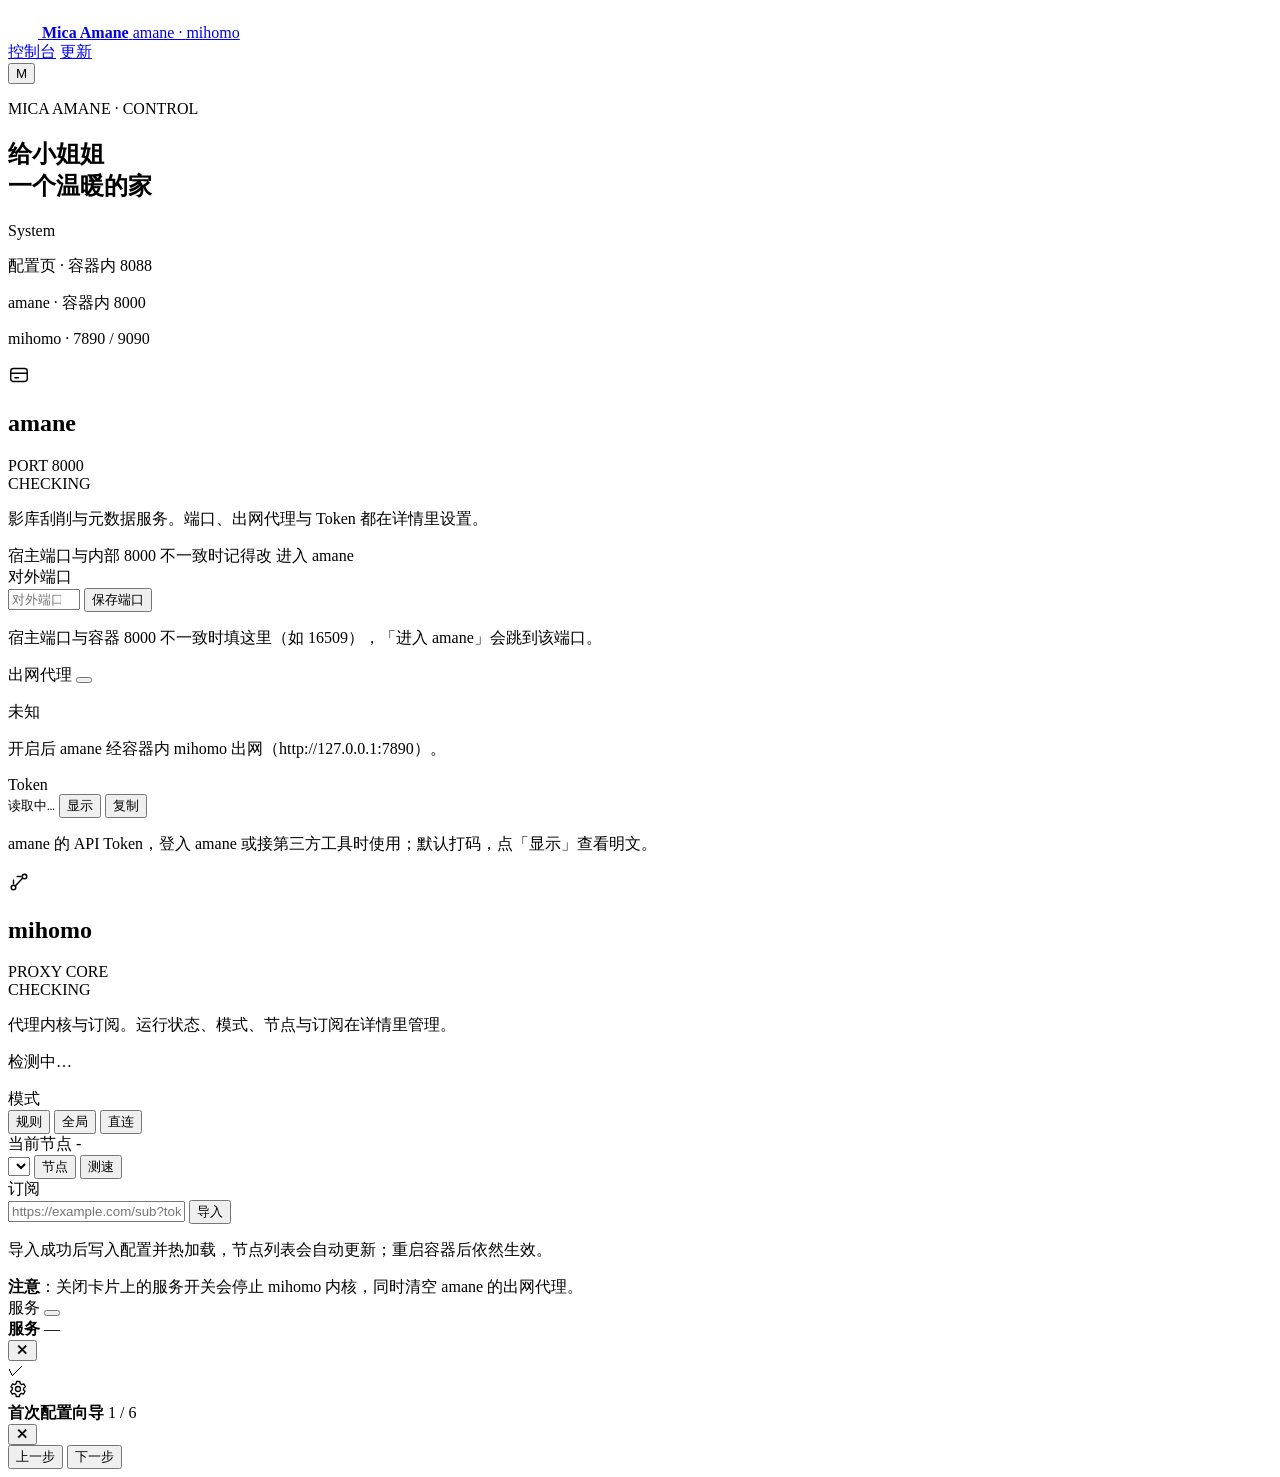
==== commit 6e3e907d: "feat(console): 顶栏账号菜单与设置页（头像、账号、主题）" ====
--- a/console/static/index.html
+++ b/console/static/index.html
@@ -32,20 +32,23 @@
       <a href="/updates">更新</a>
     </nav>
     <div class="mh-spacer"></div>
-    <span class="mh-status" id="global-status"><i></i><span>CHECKING</span></span>
-    <a id="link-amane-top" class="mh-btn mh-btn--soft topbar-extra" target="_blank" rel="noopener">amane</a>
-    <button id="open-wizard" class="mh-btn mh-btn--soft topbar-extra" type="button">设置向导</button>
-    <a href="/logout" class="mh-btn mh-btn--soft topbar-extra">退出</a>
-    <button id="refresh" class="mh-btn" type="button">刷新</button>
-    <button class="mh-theme-toggle" data-theme-toggle type="button" aria-pressed="false" aria-label="切换主题">
-      <svg class="i-sun" width="16" height="16" viewBox="0 0 24 24" fill="none" stroke="currentColor" stroke-width="1.55" stroke-linecap="round" aria-hidden="true">
-        <circle cx="12" cy="12" r="4.2"/>
-        <path d="M12 3v2.4M12 18.6V21M3 12h2.4M18.6 12H21M5.6 5.6l1.7 1.7M16.7 16.7l1.7 1.7M18.4 5.6l-1.7 1.7M7.3 16.7l-1.7 1.7"/>
-      </svg>
-      <svg class="i-moon" width="16" height="16" viewBox="0 0 24 24" fill="none" stroke="currentColor" stroke-width="1.55" stroke-linecap="round" stroke-linejoin="round" aria-hidden="true">
-        <path d="M20 14.5A8.2 8.2 0 1 1 9.5 4a6.6 6.6 0 0 0 10.5 10.5Z"/>
-      </svg>
-    </button>
+    <div class="account">
+      <button class="account-btn" id="account-btn" type="button" aria-haspopup="menu" aria-expanded="false" aria-label="账号菜单">
+        <img class="account-avatar" id="account-avatar" alt="" hidden>
+        <span class="account-initial" id="account-initial">M</span>
+      </button>
+      <div class="account-menu" id="account-menu" role="menu" hidden>
+        <a class="account-item" href="/settings" role="menuitem">设置</a>
+        <button class="account-item" id="account-theme" type="button" role="menuitem" aria-haspopup="true" aria-expanded="false">
+          主题<span class="account-now" id="account-theme-now">迷雾</span>
+        </button>
+        <div class="account-sub" id="account-sub" role="menu" hidden>
+          <button class="account-item" type="button" role="menuitemradio" data-theme-choice="light">迷雾</button>
+          <button class="account-item" type="button" role="menuitemradio" data-theme-choice="dark">深沉</button>
+        </div>
+        <a class="account-item is-danger" href="/logout" role="menuitem">退出登录</a>
+      </div>
+    </div>
   </header>
 
   <main class="mh-container">
@@ -227,6 +230,7 @@
     </section>
   </div>
 
+  <script src="/static/account.js"></script>
   <script src="/static/onboarding.js"></script>
   <script src="/static/app.js"></script>
 </body>
